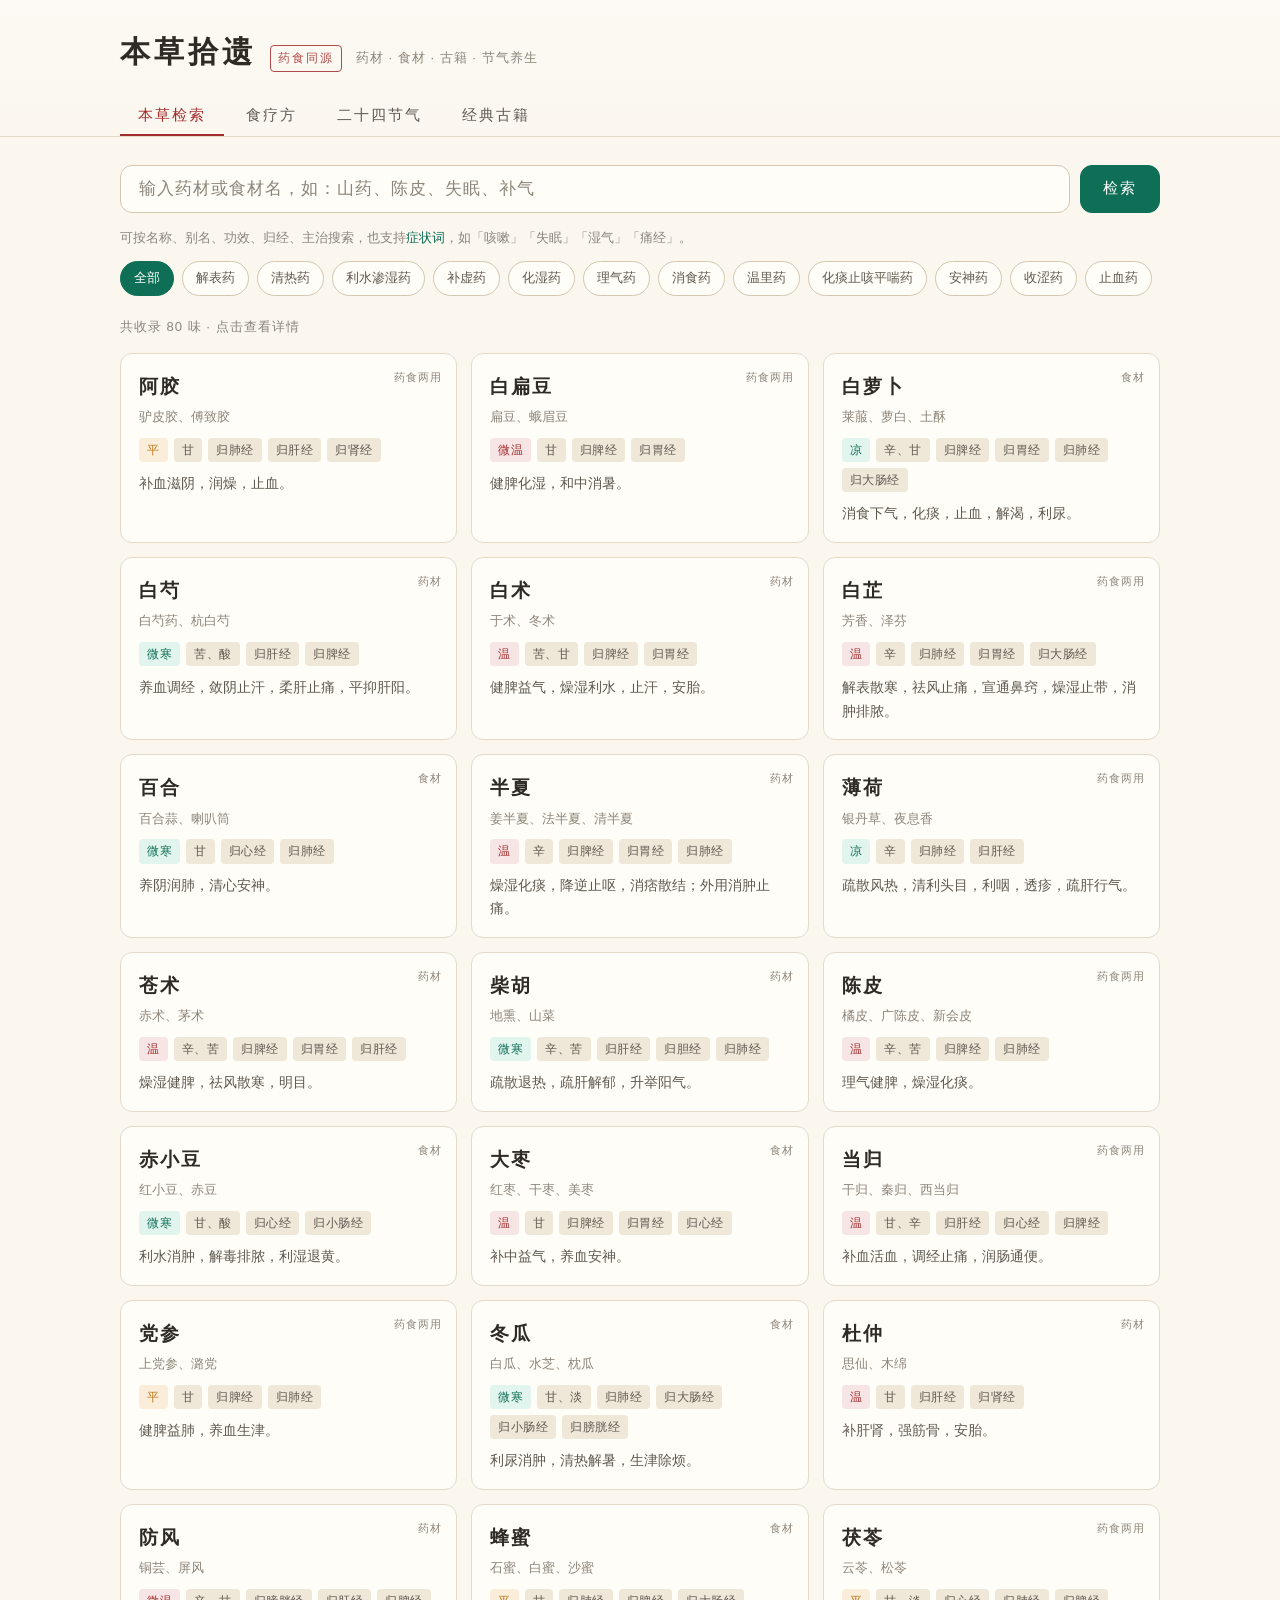
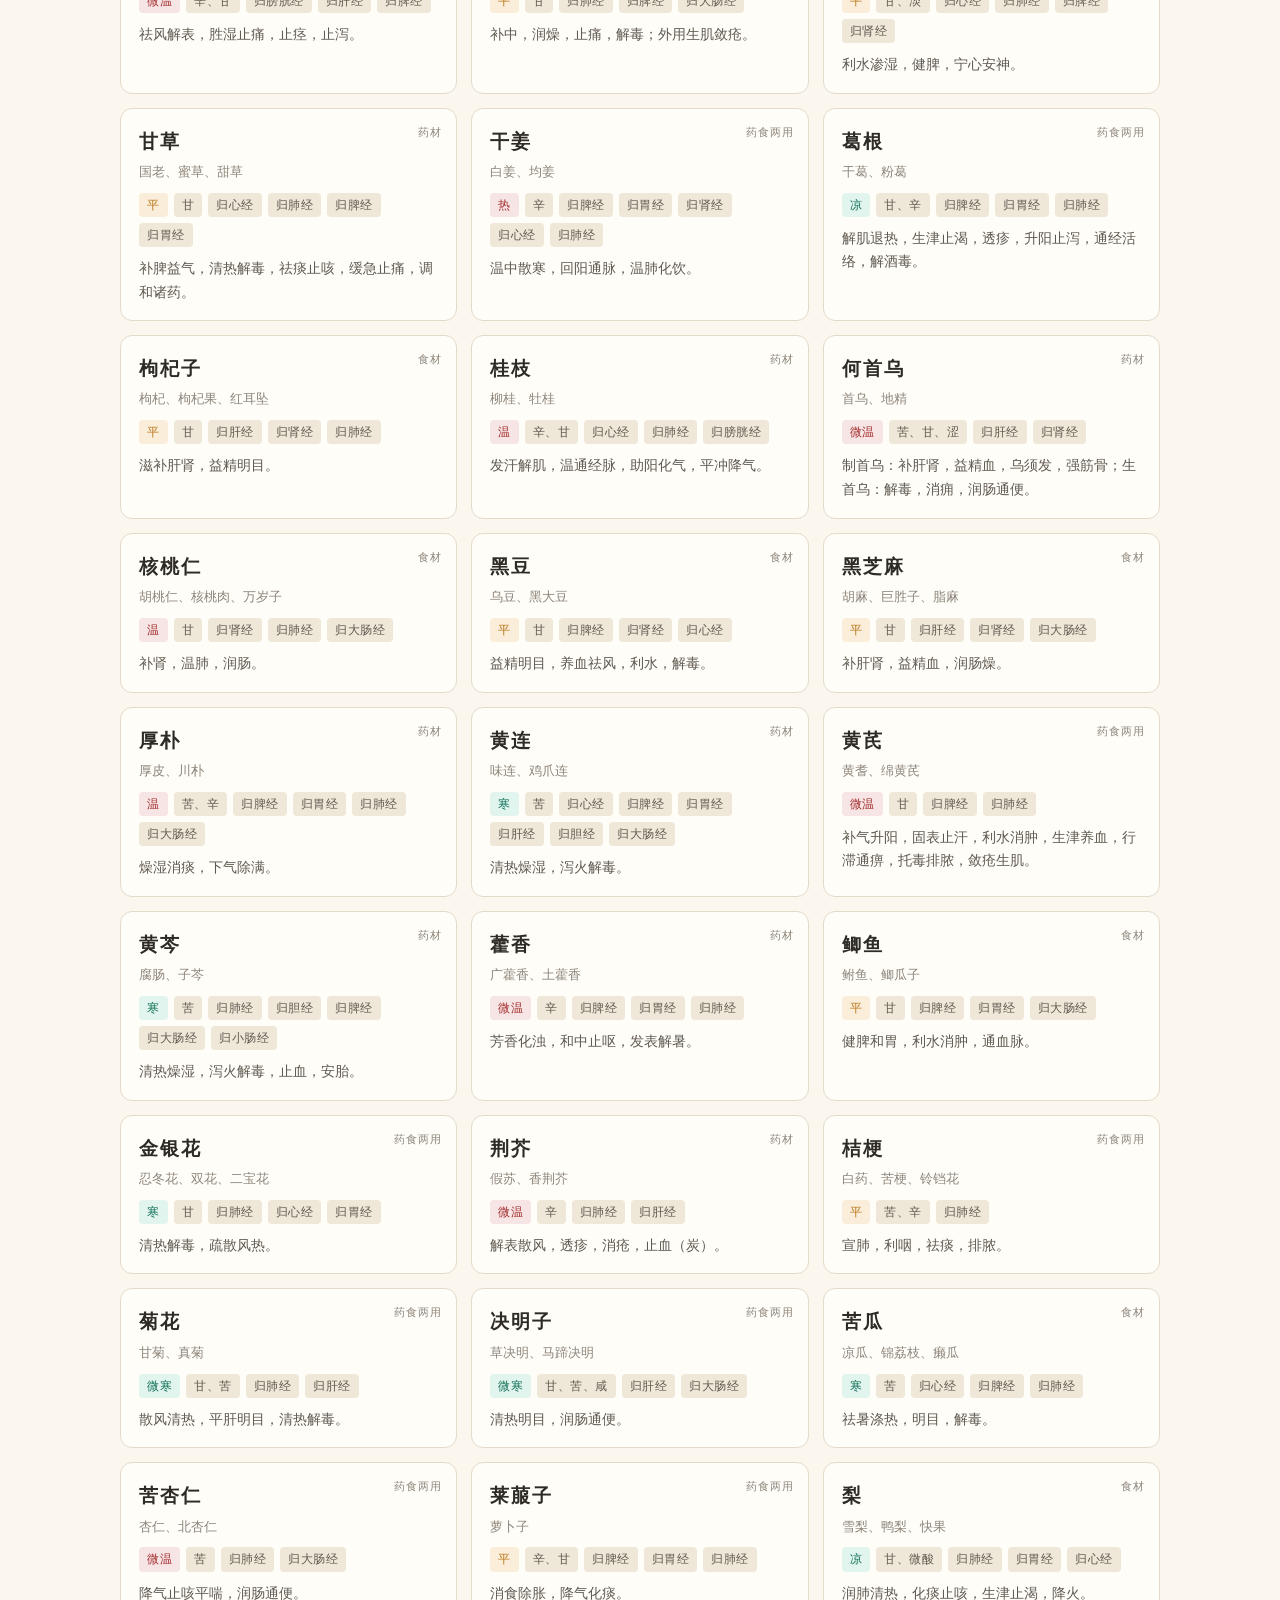
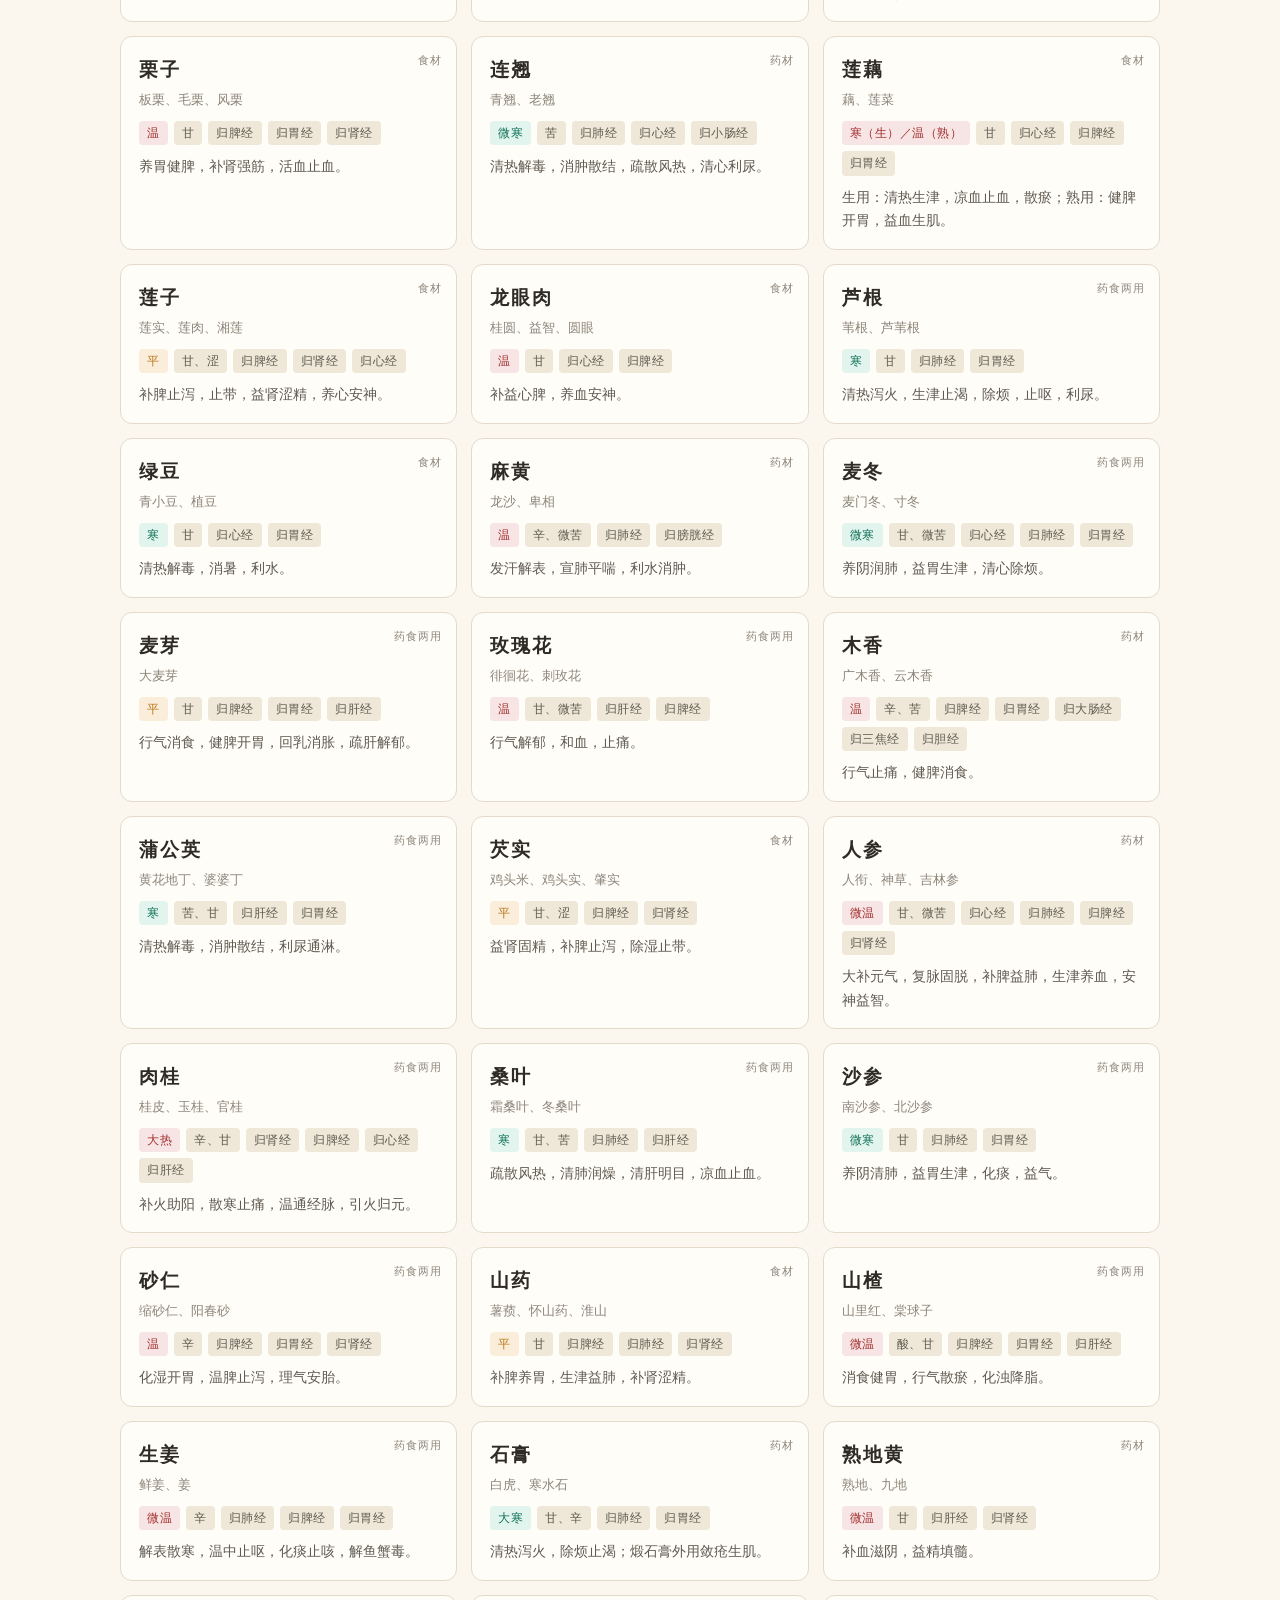
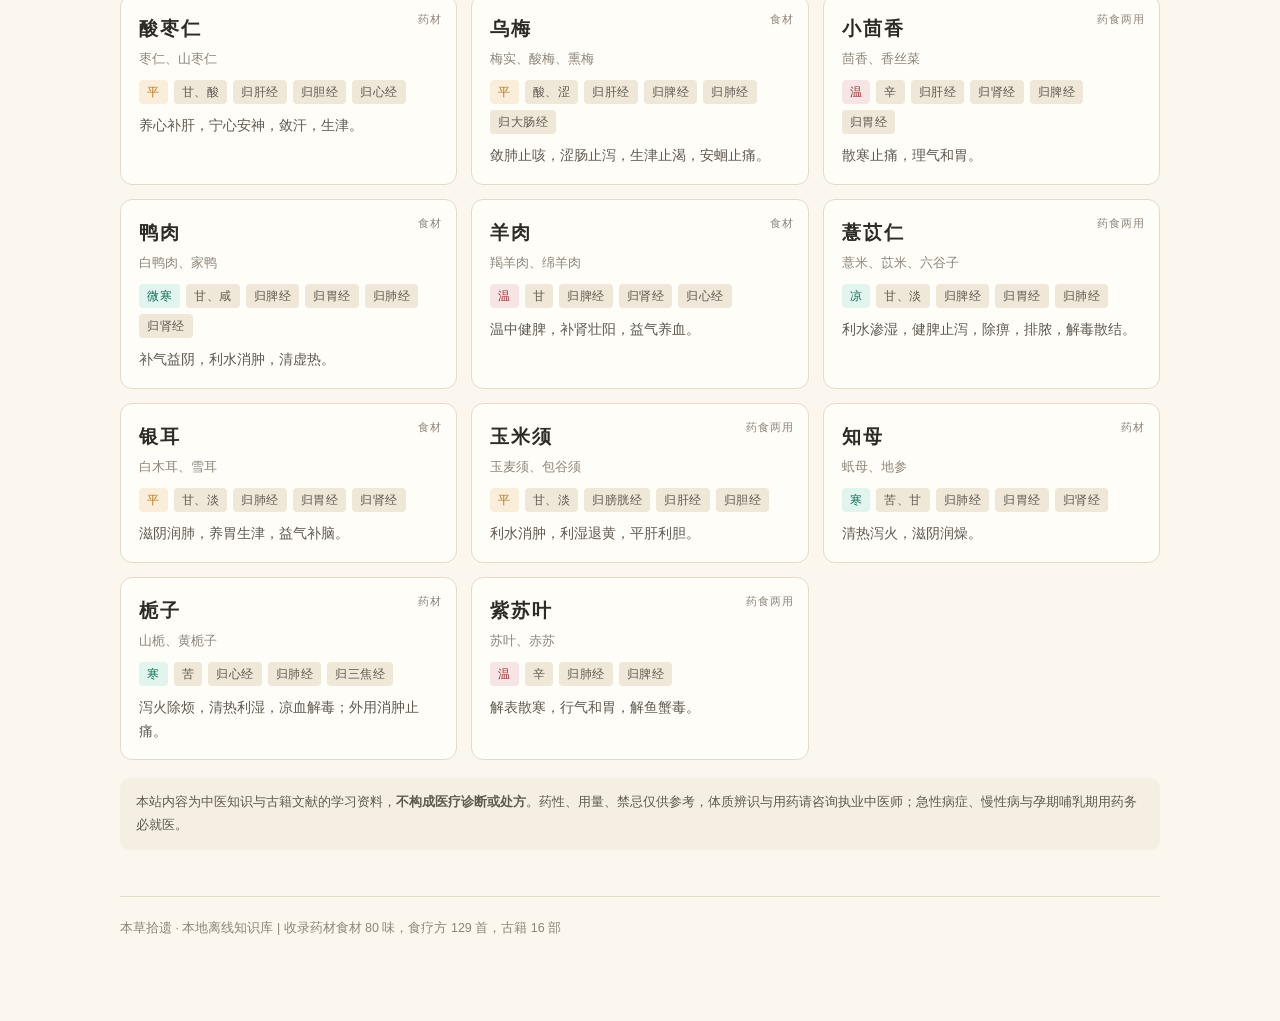
==== index.html @ c820ed17 "本草拾遗：中医食疗知识检索站" ====
<!DOCTYPE html>
<html lang="zh-CN">
<head>
<meta charset="UTF-8">
<meta name="viewport" content="width=device-width, initial-scale=1">
<title>本草拾遗 · 中医食疗检索</title>
<link rel="stylesheet" href="assets/style.css">
</head>
<body>

<header class="masthead">
  <div class="masthead-inner">
    <div class="brand">
      <h1>本草拾遗</h1>
      <span class="seal">药食同源</span>
      <span class="sub">药材 · 食材 · 古籍 · 节气养生</span>
    </div>
    <nav class="tabs">
      <button class="tab on" data-view="search">本草检索</button>
      <button class="tab" data-view="recipes">食疗方</button>
      <button class="tab" data-view="jieqi">二十四节气</button>
      <button class="tab" data-view="books">经典古籍</button>
    </nav>
  </div>
</header>

<main class="wrap">

  <!-- 检索 -->
  <section id="view-search" class="view">
    <div class="searchbar">
      <input id="q" class="search-input" type="search" placeholder="输入药材或食材名，如：山药、陈皮、失眠、补气" autocomplete="off">
      <button class="btn" id="btn-search">检索</button>
    </div>
    <p class="hint">可按名称、别名、功效、归经、主治搜索，也支持<em>症状词</em>，如「咳嗽」「失眠」「湿气」「痛经」。</p>
    <div class="chips" id="cat-chips"></div>
    <p class="meta-line" id="count-line"></p>
    <div class="grid" id="results"></div>
  </section>

  <!-- 食疗方 -->
  <section id="view-recipes" class="view" hidden>
    <div class="searchbar">
      <input id="rq" class="search-input" type="search" placeholder="搜索食疗方，如：粥、汤、茶、咳嗽、失眠" autocomplete="off">
      <button class="btn" id="btn-rsearch">检索</button>
    </div>
    <p class="hint">从全站食疗方中检索，共 <em id="recipe-total">0</em> 首。点击方名可查看原药材详情。</p>
    <div id="recipe-list"></div>
  </section>

  <!-- 节气 -->
  <section id="view-jieqi" class="view" hidden>
    <div id="today-box"></div>
    <p class="meta-line">点击任一节气可查看该节气的完整养生要点</p>
    <div class="jq-grid" id="jq-grid"></div>
  </section>

  <!-- 古籍 -->
  <section id="view-books" class="view" hidden>
    <div class="searchbar">
      <input id="bq" class="search-input" type="search" placeholder="在经典原文中检索，如：养脾、五味、治未病" autocomplete="off">
    </div>
    <p class="hint">收录 <em>16</em> 部公有领域经典。分两类：<em>医经本草</em>——黄帝内经素问、灵枢、神农本草经、伤寒论、金匮要略、本草纲目、千金要方食治；<em>食疗专著</em>——食疗本草、饮膳正要、随息居饮食谱、养老奉亲书、山家清供、遵生八笺·饮馔服食笺、老老恒言、食宪鸿秘、调鼎集。标「原文」者照录古籍本文，标「节录」者为依原书整理的内容撮要。</p>
    <div class="book-layout">
      <div class="book-list" id="book-list"></div>
      <div class="book-panel" id="book-panel"></div>
    </div>
  </section>

  <div class="disclaimer">
    本站内容为中医知识与古籍文献的学习资料，<b>不构成医疗诊断或处方</b>。药性、用量、禁忌仅供参考，体质辨识与用药请咨询执业中医师；急性病症、慢性病与孕期哺乳期用药务必就医。
  </div>

  <div class="foot">
    本草拾遗 · 本地离线知识库 | 收录药材食材 <span id="foot-n">0</span> 味，食疗方 <span id="foot-r">0</span> 首，古籍 <span id="foot-b">0</span> 部
  </div>
</main>

<div class="sheet-mask" id="mask" hidden></div>
<aside class="sheet" id="sheet" hidden></aside>

<script src="data/jieqi.js"></script>
<script src="data/herbs-1.js"></script>
<script src="data/herbs-2.js"></script>
<script src="data/herbs-3.js"></script>
<script src="data/herbs-4.js"></script>
<script src="data/books-1.js"></script>
<script src="data/books-2.js"></script>
<script src="data/books-3.js"></script>
<script src="data/books-4.js"></script>
<script src="data/books-5.js"></script>
<script src="data/books-6.js"></script>
<script src="data/books-7.js"></script>
<script src="assets/app.js"></script>
</body>
</html>
---- assets/style.css ----
:root {
  --paper: #FBF7EF;
  --paper-2: #F5EFE3;
  --paper-3: #EFE7D8;
  --ink: #2E2B26;
  --ink-2: #5F5A50;
  --ink-3: #8C857A;
  --cinnabar: #A32D2D;
  --cinnabar-soft: #F7E4E4;
  --jade: #0F6E56;
  --jade-soft: #E1F5EE;
  --gold: #BA7517;
  --gold-soft: #FAEEDA;
  --line: #E3DACA;
  --line-2: #D3C7B0;
  --serif: "Songti SC", "SimSun", "Noto Serif SC", "Source Han Serif SC", Georgia, serif;
  --sans: -apple-system, BlinkMacSystemFont, "PingFang SC", "Microsoft YaHei", "Segoe UI", sans-serif;
  --radius: 12px;
}

* { box-sizing: border-box; }

html, body {
  margin: 0;
  padding: 0;
  background: var(--paper);
  color: var(--ink);
  font-family: var(--sans);
  font-size: 15px;
  line-height: 1.75;
  -webkit-font-smoothing: antialiased;
}

.wrap {
  max-width: 1080px;
  margin: 0 auto;
  padding: 0 20px 80px;
}

/* ---------- 顶栏 ---------- */
.masthead {
  border-bottom: 1px solid var(--line);
  background: linear-gradient(180deg, #FCFAF4 0%, var(--paper) 100%);
  margin-bottom: 28px;
}
.masthead-inner {
  max-width: 1080px;
  margin: 0 auto;
  padding: 26px 20px 0;
}
.brand {
  display: flex;
  align-items: baseline;
  gap: 14px;
  flex-wrap: wrap;
}
.brand h1 {
  font-family: var(--serif);
  font-size: 30px;
  font-weight: 600;
  letter-spacing: 4px;
  margin: 0;
  color: var(--ink);
}
.brand .seal {
  font-family: var(--serif);
  font-size: 12px;
  letter-spacing: 2px;
  color: var(--cinnabar);
  border: 1px solid var(--cinnabar);
  border-radius: 4px;
  padding: 2px 7px;
  opacity: .85;
}
.brand .sub {
  font-size: 13px;
  color: var(--ink-3);
  letter-spacing: 1px;
}

.tabs {
  display: flex;
  gap: 4px;
  margin-top: 18px;
  flex-wrap: wrap;
}
.tab {
  font-family: var(--serif);
  font-size: 15px;
  letter-spacing: 2px;
  padding: 9px 18px;
  border: none;
  background: transparent;
  color: var(--ink-2);
  cursor: pointer;
  border-bottom: 2px solid transparent;
  transition: all .15s;
}
.tab:hover { color: var(--ink); }
.tab.on {
  color: var(--cinnabar);
  border-bottom-color: var(--cinnabar);
}

/* ---------- 搜索 ---------- */
.searchbar {
  display: flex;
  gap: 10px;
  align-items: stretch;
  margin-bottom: 14px;
}
.search-input {
  flex: 1;
  font-family: var(--serif);
  font-size: 17px;
  padding: 13px 18px;
  border: 1px solid var(--line-2);
  border-radius: var(--radius);
  background: #FFFDF8;
  color: var(--ink);
  outline: none;
  letter-spacing: 1px;
}
.search-input:focus {
  border-color: var(--jade);
  box-shadow: 0 0 0 3px rgba(15,110,86,.08);
}
.search-input::placeholder { color: var(--ink-3); letter-spacing: 1px; }
.btn {
  font-family: var(--serif);
  font-size: 15px;
  letter-spacing: 2px;
  padding: 0 22px;
  border: 1px solid var(--jade);
  background: var(--jade);
  color: #fff;
  border-radius: var(--radius);
  cursor: pointer;
  white-space: nowrap;
}
.btn:hover { background: #0C5A47; }
.btn.ghost {
  background: transparent;
  color: var(--jade);
}
.btn.ghost:hover { background: var(--jade-soft); }

.hint {
  font-size: 13px;
  color: var(--ink-3);
  margin: 0 0 12px;
}
.hint em { font-style: normal; color: var(--jade); }

.chips {
  display: flex;
  flex-wrap: wrap;
  gap: 8px;
  margin-bottom: 20px;
}
.chip {
  font-size: 13px;
  padding: 5px 13px;
  border: 1px solid var(--line-2);
  border-radius: 999px;
  background: #FFFDF8;
  color: var(--ink-2);
  cursor: pointer;
  transition: all .15s;
}
.chip:hover { border-color: var(--jade); color: var(--jade); }
.chip.on {
  background: var(--jade);
  border-color: var(--jade);
  color: #fff;
}

.meta-line {
  font-size: 13px;
  color: var(--ink-3);
  margin: 0 0 14px;
  letter-spacing: 1px;
}

/* ---------- 结果卡片 ---------- */
.grid {
  display: grid;
  grid-template-columns: repeat(auto-fill, minmax(300px, 1fr));
  gap: 14px;
}
.card {
  background: #FFFDF8;
  border: 1px solid var(--line);
  border-radius: var(--radius);
  padding: 16px 18px;
  cursor: pointer;
  transition: all .18s;
  position: relative;
}
.card:hover {
  border-color: var(--jade);
  box-shadow: 0 3px 14px rgba(46,43,38,.07);
  transform: translateY(-1px);
}
.card h3 {
  font-family: var(--serif);
  font-size: 19px;
  margin: 0 0 4px;
  letter-spacing: 2px;
  color: var(--ink);
}
.card .alias {
  font-size: 12.5px;
  color: var(--ink-3);
  margin-bottom: 9px;
}
.card .tags {
  display: flex;
  flex-wrap: wrap;
  gap: 6px;
  margin-bottom: 10px;
}
.tag {
  font-size: 11.5px;
  padding: 2px 8px;
  border-radius: 4px;
  letter-spacing: .5px;
}
.tag.nature-warm, .tag.nature-hot { background: var(--cinnabar-soft); color: var(--cinnabar); }
.tag.nature-cool, .tag.nature-cold { background: var(--jade-soft); color: var(--jade); }
.tag.nature-neutral { background: var(--gold-soft); color: var(--gold); }
.tag.plain { background: var(--paper-3); color: var(--ink-2); }
.card .effect {
  font-size: 13.5px;
  color: var(--ink-2);
  margin: 0;
  display: -webkit-box;
  -webkit-line-clamp: 2;
  -webkit-box-orient: vertical;
  overflow: hidden;
}
.card .mark {
  position: absolute;
  top: 14px;
  right: 14px;
  font-size: 11px;
  letter-spacing: 1px;
  color: var(--ink-3);
}

.empty {
  text-align: center;
  padding: 60px 20px;
  color: var(--ink-3);
  font-family: var(--serif);
  letter-spacing: 2px;
}

/* ---------- 详情 ---------- */
.sheet-mask {
  position: fixed;
  inset: 0;
  background: rgba(46,43,38,.32);
  z-index: 40;
}
.sheet {
  position: fixed;
  top: 0;
  right: 0;
  height: 100vh;
  width: min(660px, 100%);
  background: var(--paper);
  z-index: 41;
  overflow-y: auto;
  box-shadow: -6px 0 30px rgba(46,43,38,.16);
  padding: 0 0 60px;
}
.sheet-head {
  position: sticky;
  top: 0;
  background: var(--paper);
  border-bottom: 1px solid var(--line);
  padding: 20px 28px 16px;
  display: flex;
  justify-content: space-between;
  align-items: flex-start;
  gap: 16px;
}
.sheet-head h2 {
  font-family: var(--serif);
  font-size: 27px;
  margin: 0;
  letter-spacing: 3px;
}
.sheet-head .alias { font-size: 13px; color: var(--ink-3); margin-top: 3px; }
.close-x {
  border: 1px solid var(--line-2);
  background: #FFFDF8;
  border-radius: 8px;
  width: 34px;
  height: 34px;
  font-size: 17px;
  color: var(--ink-2);
  cursor: pointer;
  flex-shrink: 0;
  line-height: 1;
}
.close-x:hover { border-color: var(--cinnabar); color: var(--cinnabar); }

.sheet-body { padding: 8px 28px 0; }

.prop-grid {
  display: grid;
  grid-template-columns: repeat(auto-fill, minmax(160px, 1fr));
  gap: 10px;
  margin: 18px 0 22px;
}
.prop {
  background: #FFFDF8;
  border: 1px solid var(--line);
  border-radius: 10px;
  padding: 10px 13px;
}
.prop .k {
  font-size: 11.5px;
  color: var(--ink-3);
  letter-spacing: 1.5px;
  display: block;
  margin-bottom: 2px;
}
.prop .v {
  font-family: var(--serif);
  font-size: 15px;
  color: var(--ink);
  letter-spacing: 1px;
}

.sec { margin-bottom: 24px; }
.sec h4 {
  font-family: var(--serif);
  font-size: 15px;
  letter-spacing: 3px;
  color: var(--cinnabar);
  margin: 0 0 9px;
  padding-left: 10px;
  border-left: 3px solid var(--cinnabar);
}
.sec p {
  margin: 0;
  font-size: 14.5px;
  color: var(--ink-2);
}
.sec ul { margin: 0; padding-left: 20px; }
.sec li { font-size: 14.5px; color: var(--ink-2); margin-bottom: 6px; }

.recipe {
  background: #FFFDF8;
  border: 1px solid var(--line);
  border-left: 3px solid var(--jade);
  border-radius: 10px;
  padding: 13px 16px;
  margin-bottom: 11px;
}
.recipe .rn {
  font-family: var(--serif);
  font-size: 16.5px;
  letter-spacing: 1.5px;
  margin-bottom: 7px;
  color: var(--ink);
}
.recipe .rl {
  font-size: 13.5px;
  color: var(--ink-2);
  margin-bottom: 4px;
}
.recipe .rl b {
  font-weight: 500;
  color: var(--ink-3);
  margin-right: 6px;
  font-size: 12.5px;
}
.recipe .tip {
  font-size: 12.5px;
  color: var(--gold);
  margin-top: 5px;
}

.caution {
  background: var(--cinnabar-soft);
  border-radius: 10px;
  padding: 12px 15px;
  font-size: 13.5px;
  color: #7A2222;
}

.quote {
  background: var(--paper-2);
  border-radius: 10px;
  padding: 14px 17px;
  margin-bottom: 10px;
}
.quote .qb {
  font-size: 12px;
  color: var(--gold);
  letter-spacing: 2px;
  margin-bottom: 5px;
}
.quote .qt {
  font-family: var(--serif);
  font-size: 15px;
  line-height: 1.95;
  color: var(--ink);
  letter-spacing: .5px;
}

/* ---------- 节气 ---------- */
.today {
  background: linear-gradient(135deg, #FFFDF8, var(--paper-2));
  border: 1px solid var(--line-2);
  border-radius: 16px;
  padding: 24px 26px;
  margin-bottom: 24px;
}
.today .lbl {
  font-size: 12px;
  letter-spacing: 3px;
  color: var(--gold);
  margin-bottom: 6px;
}
.today .jq {
  font-family: var(--serif);
  font-size: 38px;
  letter-spacing: 8px;
  margin: 0 0 4px;
  color: var(--ink);
}
.today .py {
  font-size: 12.5px;
  color: var(--ink-3);
  letter-spacing: 2px;
  margin-bottom: 14px;
}
.today .wh {
  font-family: var(--serif);
  font-size: 15px;
  color: var(--cinnabar);
  letter-spacing: 1px;
  margin-bottom: 14px;
}
.today .row {
  display: grid;
  grid-template-columns: 84px 1fr;
  gap: 6px 14px;
  font-size: 14px;
}
.today .row .k {
  font-family: var(--serif);
  color: var(--cinnabar);
  letter-spacing: 2px;
}
.today .row .v { color: var(--ink-2); }
.food-mini {
  display: flex;
  flex-wrap: wrap;
  gap: 7px;
  margin-top: 6px;
}
.food-mini span {
  font-size: 13px;
  background: var(--jade-soft);
  color: var(--jade);
  border-radius: 5px;
  padding: 2px 10px;
  cursor: pointer;
}
.food-mini span:hover { background: var(--jade); color: #fff; }

.jq-grid {
  display: grid;
  grid-template-columns: repeat(auto-fill, minmax(158px, 1fr));
  gap: 11px;
}
.jq-card {
  background: #FFFDF8;
  border: 1px solid var(--line);
  border-radius: 10px;
  padding: 13px 15px;
  cursor: pointer;
  transition: all .16s;
}
.jq-card:hover { border-color: var(--gold); }
.jq-card.now {
  border-color: var(--cinnabar);
  background: var(--cinnabar-soft);
}
.jq-card .jn {
  font-family: var(--serif);
  font-size: 19px;
  letter-spacing: 3px;
  margin-bottom: 3px;
}
.jq-card.now .jn { color: var(--cinnabar); }
.jq-card .jd { font-size: 12px; color: var(--ink-3); margin-bottom: 7px; }
.jq-card .jy {
  font-size: 12.5px;
  color: var(--ink-2);
  display: -webkit-box;
  -webkit-line-clamp: 3;
  -webkit-box-orient: vertical;
  overflow: hidden;
}

/* ---------- 古籍 ---------- */
.book-layout {
  display: grid;
  grid-template-columns: 232px 1fr;
  gap: 22px;
  align-items: start;
}
.book-list { display: flex; flex-direction: column; gap: 9px; }
.grp {
  font-family: var(--serif);
  font-size: 12.5px;
  letter-spacing: 2px;
  color: var(--gold);
  padding: 8px 2px 2px;
  border-bottom: 1px dashed var(--line-2);
}
.grp:first-child { padding-top: 0; }
.ctag {
  font-family: var(--sans);
  font-size: 11px;
  letter-spacing: 1px;
  color: var(--jade);
  border: 1px solid var(--jade);
  border-radius: 4px;
  padding: 1px 6px;
  margin-left: 9px;
  vertical-align: middle;
}
.book-item {
  background: #FFFDF8;
  border: 1px solid var(--line);
  border-radius: 10px;
  padding: 12px 14px;
  cursor: pointer;
  transition: all .16s;
}
.book-item:hover { border-color: var(--cinnabar); }
.book-item.on { border-color: var(--cinnabar); background: var(--cinnabar-soft); }
.book-item .bt {
  font-family: var(--serif);
  font-size: 16.5px;
  letter-spacing: 1.5px;
  margin-bottom: 2px;
}
.book-item.on .bt { color: var(--cinnabar); }
.book-item .ba { font-size: 12px; color: var(--ink-3); }

.book-panel {
  background: #FFFDF8;
  border: 1px solid var(--line);
  border-radius: 14px;
  padding: 24px 28px 28px;
}
.book-panel .ptitle {
  font-family: var(--serif);
  font-size: 25px;
  letter-spacing: 3px;
  margin: 0 0 4px;
}
.book-panel .pmeta {
  font-size: 12.5px;
  color: var(--ink-3);
  letter-spacing: 1px;
  margin-bottom: 12px;
}
.book-panel .pintro {
  font-size: 14px;
  color: var(--ink-2);
  background: var(--paper-2);
  border-radius: 10px;
  padding: 12px 15px;
  margin-bottom: 20px;
}
.chapter { margin-bottom: 26px; }
.chapter h4 {
  font-family: var(--serif);
  font-size: 17px;
  letter-spacing: 2px;
  color: var(--jade);
  margin: 0 0 10px;
  padding-bottom: 7px;
  border-bottom: 1px dashed var(--line-2);
}
.chapter .ctext {
  font-family: var(--serif);
  font-size: 15.5px;
  line-height: 2.1;
  color: var(--ink);
  letter-spacing: 1px;
  white-space: pre-wrap;
  text-align: justify;
}

/* ---------- 食疗方 ---------- */
.recipe-full {
  background: #FFFDF8;
  border: 1px solid var(--line);
  border-radius: var(--radius);
  padding: 16px 19px;
  margin-bottom: 12px;
}
.recipe-full .rn {
  font-family: var(--serif);
  font-size: 18px;
  letter-spacing: 2px;
  margin-bottom: 4px;
  cursor: pointer;
}
.recipe-full .rn:hover { color: var(--cinnabar); }
.recipe-full .rfrom {
  font-size: 12px;
  color: var(--ink-3);
  margin-bottom: 8px;
}

/* ---------- 页脚 ---------- */
.foot {
  margin-top: 46px;
  padding-top: 20px;
  border-top: 1px solid var(--line);
  font-size: 12.5px;
  color: var(--ink-3);
  line-height: 1.9;
}
.disclaimer {
  background: var(--paper-2);
  border-radius: 10px;
  padding: 13px 16px;
  font-size: 13px;
  color: var(--ink-2);
  margin-top: 18px;
}

@media (max-width: 820px) {
  .book-layout { grid-template-columns: 1fr; }
  .brand h1 { font-size: 25px; }
  .today .jq { font-size: 31px; }
  .sheet { width: 100%; }
}
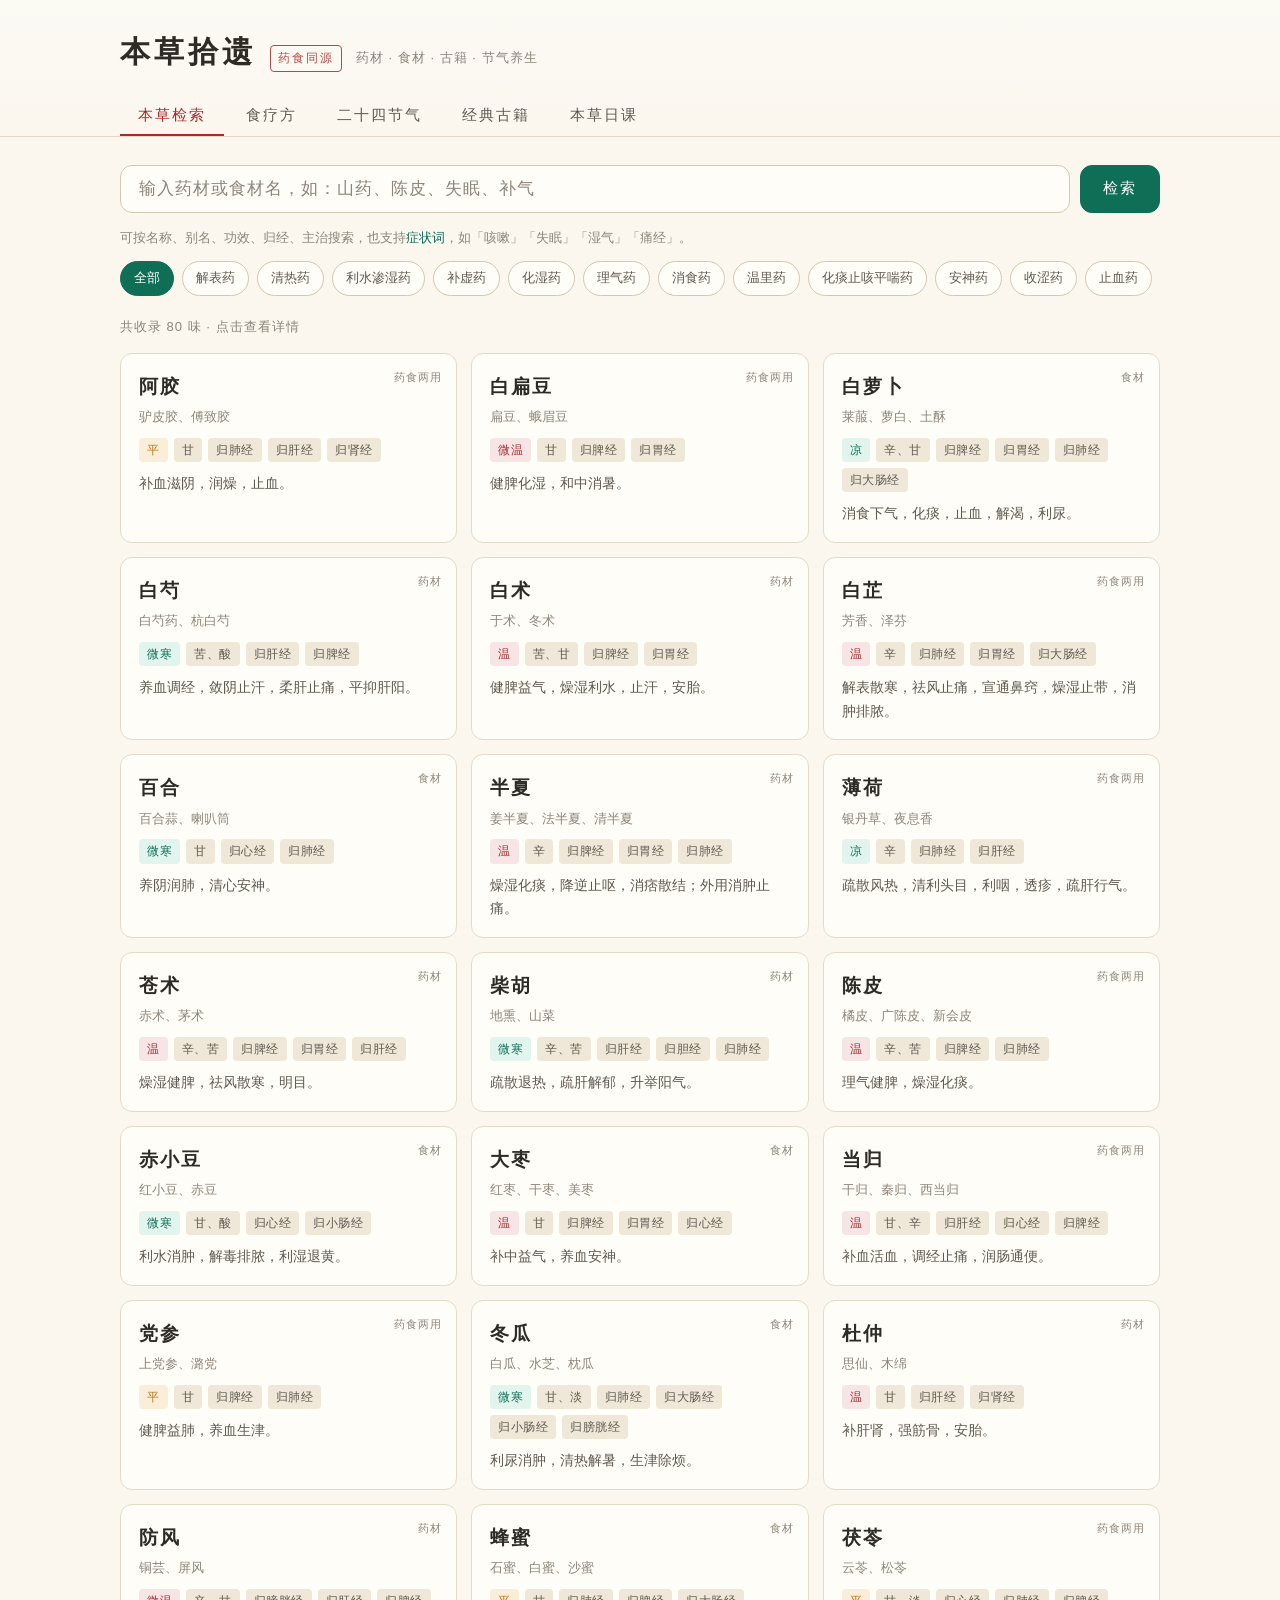
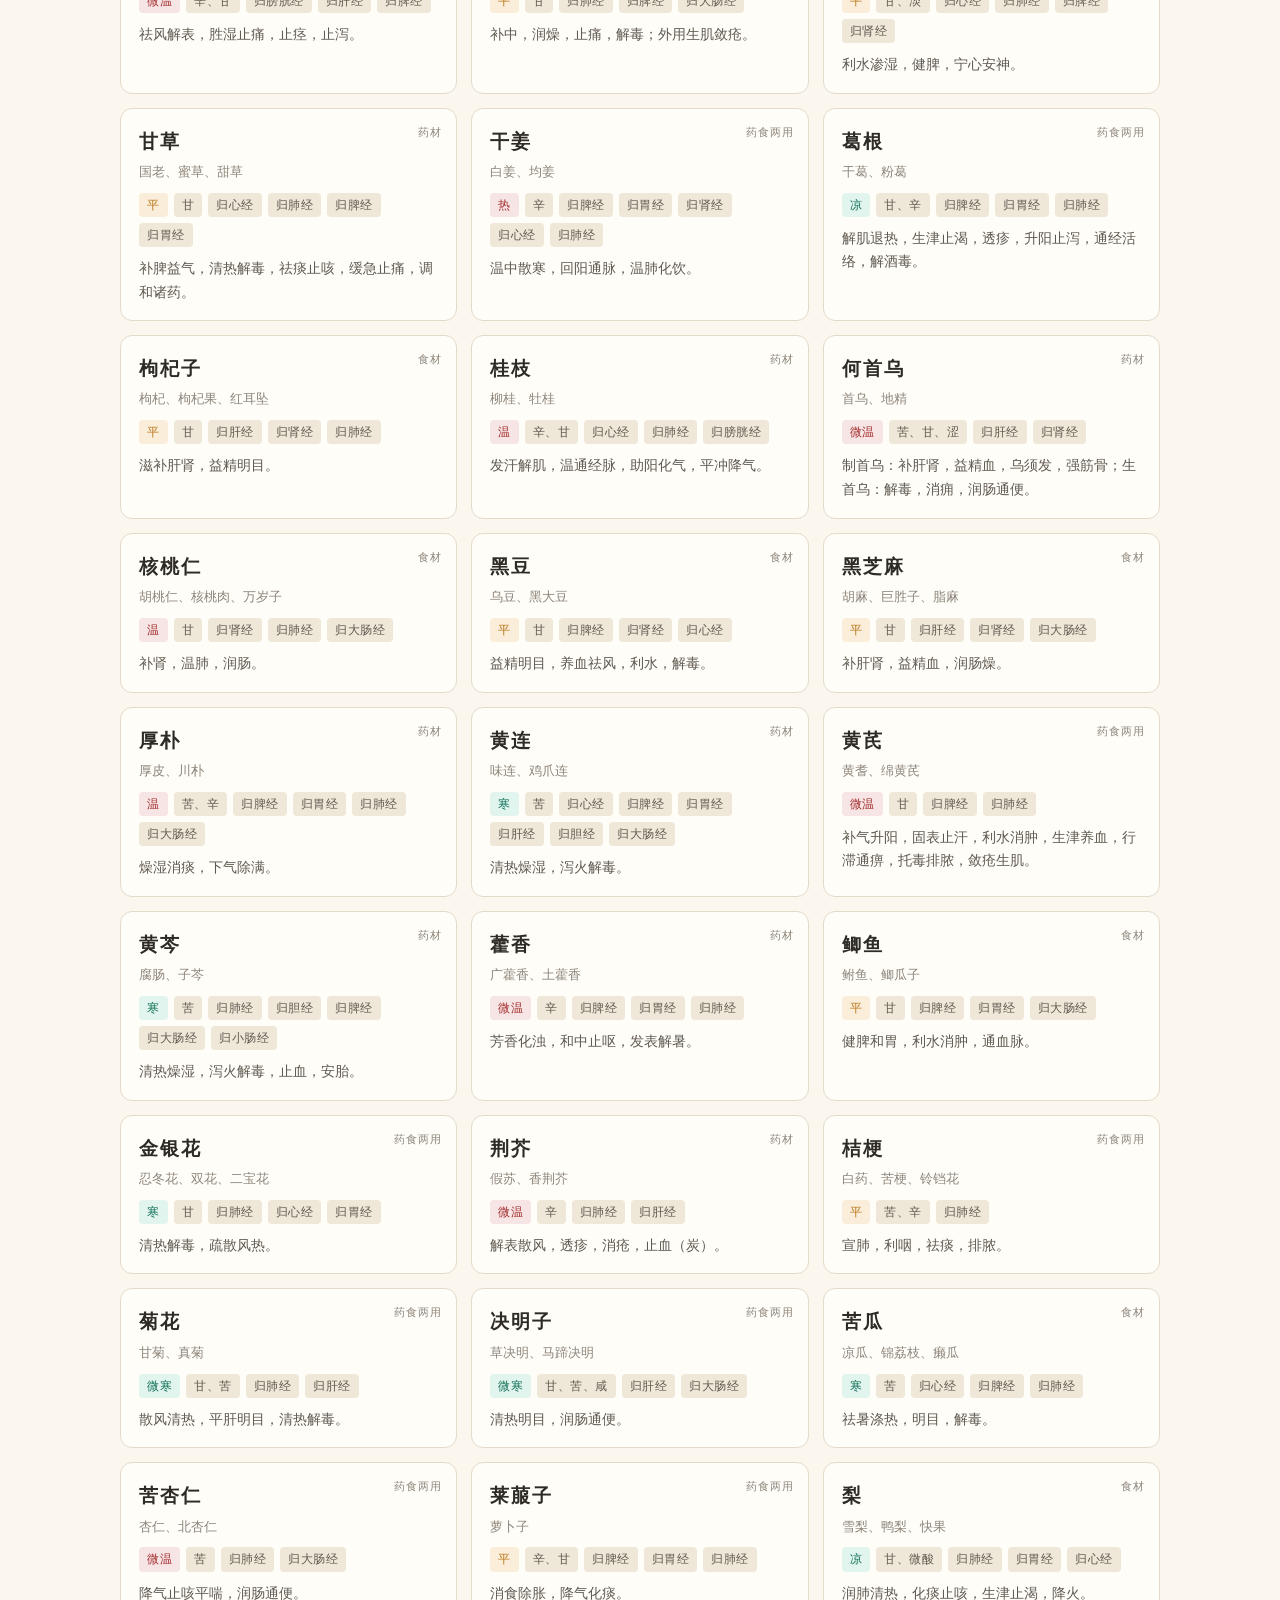
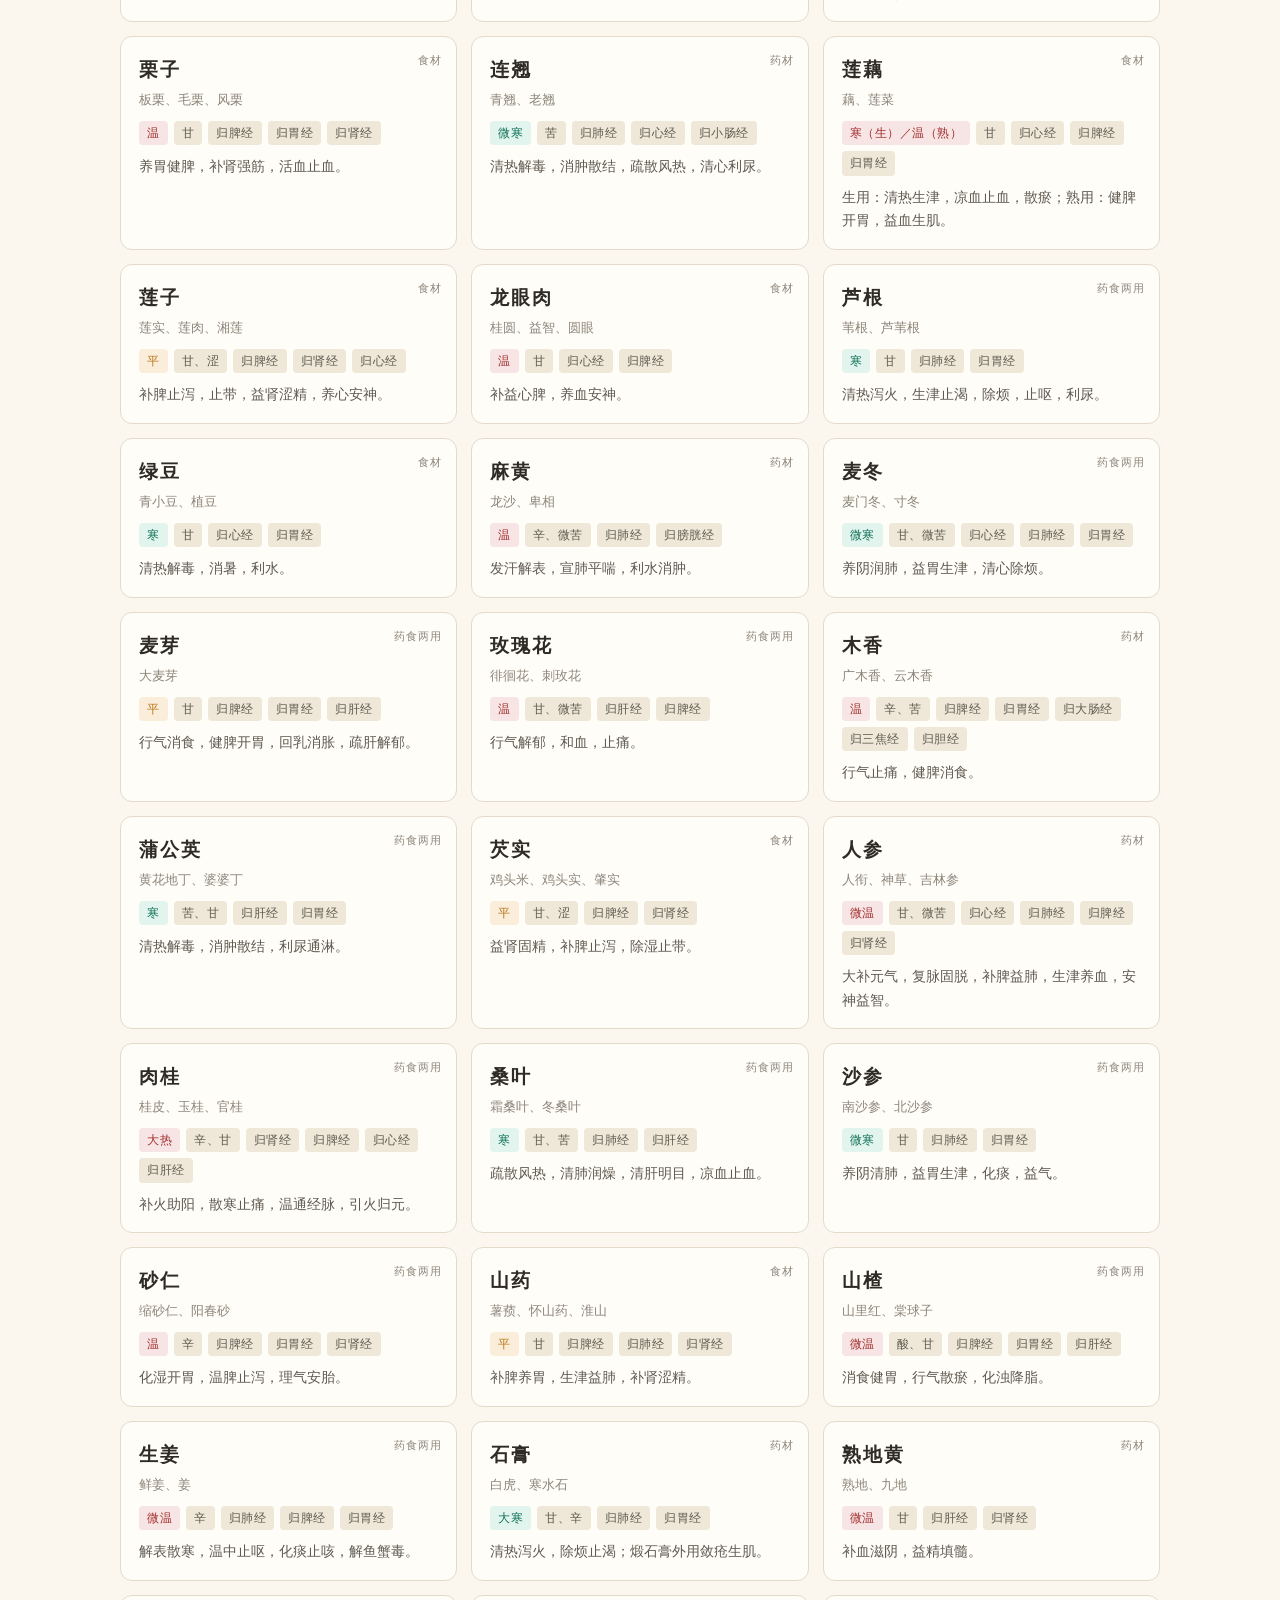
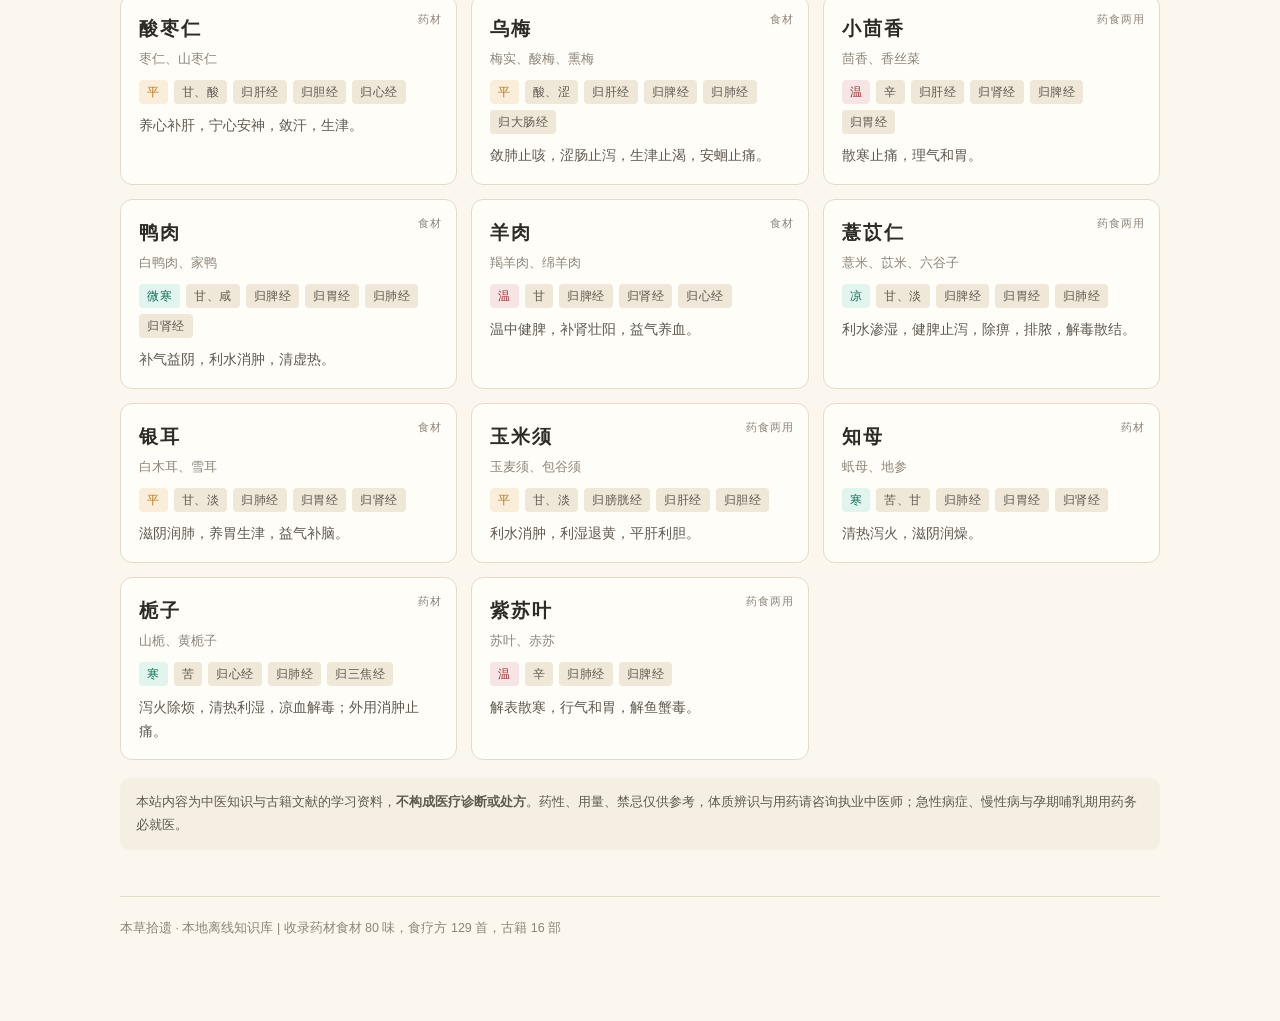
==== commit 7592953c: "feat(daily): 新增本草日课栏目与 daily 数据生成脚本" ====
--- a/index.html
+++ b/index.html
@@ -20,6 +20,7 @@
       <button class="tab" data-view="recipes">食疗方</button>
       <button class="tab" data-view="jieqi">二十四节气</button>
       <button class="tab" data-view="books">经典古籍</button>
+      <button class="tab" data-view="daily">本草日课</button>
     </nav>
   </div>
 </header>
@@ -67,6 +68,12 @@
     </div>
   </section>
 
+  <!-- 本草日课 -->
+  <section id="view-daily" class="view" hidden>
+    <p class="hint">每日一篇「本草日课」，随节气择当令药材，讲清功效、食疗方与禁忌。点击标题阅读全文。</p>
+    <div id="daily-list"></div>
+  </section>
+
   <div class="disclaimer">
     本站内容为中医知识与古籍文献的学习资料，<b>不构成医疗诊断或处方</b>。药性、用量、禁忌仅供参考，体质辨识与用药请咨询执业中医师；急性病症、慢性病与孕期哺乳期用药务必就医。
   </div>
@@ -91,6 +98,7 @@
 <script src="data/books-5.js"></script>
 <script src="data/books-6.js"></script>
 <script src="data/books-7.js"></script>
+<script src="daily/daily-data.js"></script>
 <script src="assets/app.js"></script>
 </body>
 </html>
--- a/assets/style.css
+++ b/assets/style.css
@@ -643,6 +643,95 @@
   margin-top: 18px;
 }
 
+/* ---------- 本草日课 ---------- */
+.daily-card {
+  background: #FFFDF8;
+  border: 1px solid var(--line);
+  border-radius: var(--radius);
+  padding: 16px 19px;
+  margin-bottom: 12px;
+  cursor: pointer;
+  transition: border-color .15s, box-shadow .15s;
+}
+.daily-card:hover { border-color: var(--cinnabar); box-shadow: 0 2px 10px rgba(0,0,0,.05); }
+.daily-meta { display: flex; flex-wrap: wrap; gap: 8px; align-items: center; margin-bottom: 8px; }
+.daily-date {
+  font-family: var(--serif);
+  font-size: 13px;
+  color: var(--cinnabar);
+  letter-spacing: 1px;
+}
+.daily-tag {
+  font-size: 11.5px;
+  color: var(--gold);
+  background: var(--gold-soft);
+  border-radius: 20px;
+  padding: 1px 10px;
+}
+.daily-tag.plain { color: var(--ink-3); background: var(--paper-3); }
+.daily-title {
+  font-family: var(--serif);
+  font-size: 18px;
+  letter-spacing: 1px;
+  color: var(--ink);
+  margin: 0 0 7px;
+}
+.daily-excerpt {
+  margin: 0;
+  font-size: 13.5px;
+  color: var(--ink-2);
+  line-height: 1.85;
+}
+
+.daily-article { padding: 8px 28px 28px; }
+.daily-article h2 {
+  font-family: var(--serif);
+  font-size: 20px;
+  letter-spacing: 1px;
+  color: var(--cinnabar);
+  margin: 0 0 14px;
+}
+.daily-article h3 {
+  font-family: var(--serif);
+  font-size: 16px;
+  letter-spacing: 2px;
+  color: var(--cinnabar);
+  margin: 22px 0 9px;
+  padding-left: 10px;
+  border-left: 3px solid var(--cinnabar);
+}
+.daily-article h4 {
+  font-family: var(--serif);
+  font-size: 15px;
+  color: var(--ink);
+  margin: 18px 0 8px;
+}
+.daily-article p {
+  margin: 0 0 13px;
+  font-size: 14.5px;
+  color: var(--ink-2);
+  line-height: 1.95;
+}
+.daily-article p.step {
+  background: #FFFDF8;
+  border: 1px solid var(--line);
+  border-left: 3px solid var(--jade);
+  border-radius: 10px;
+  padding: 11px 14px;
+  color: var(--ink);
+}
+.daily-article blockquote {
+  background: var(--paper-2);
+  border-left: 3px solid var(--gold);
+  border-radius: 8px;
+  margin: 0 0 14px;
+  padding: 12px 16px;
+  font-size: 13px;
+  color: var(--ink-2);
+}
+.daily-article strong { color: var(--ink); }
+.daily-article em { color: var(--ink-3); font-style: normal; font-size: 12.5px; }
+
 @media (max-width: 820px) {
   .book-layout { grid-template-columns: 1fr; }
   .brand h1 { font-size: 25px; }
